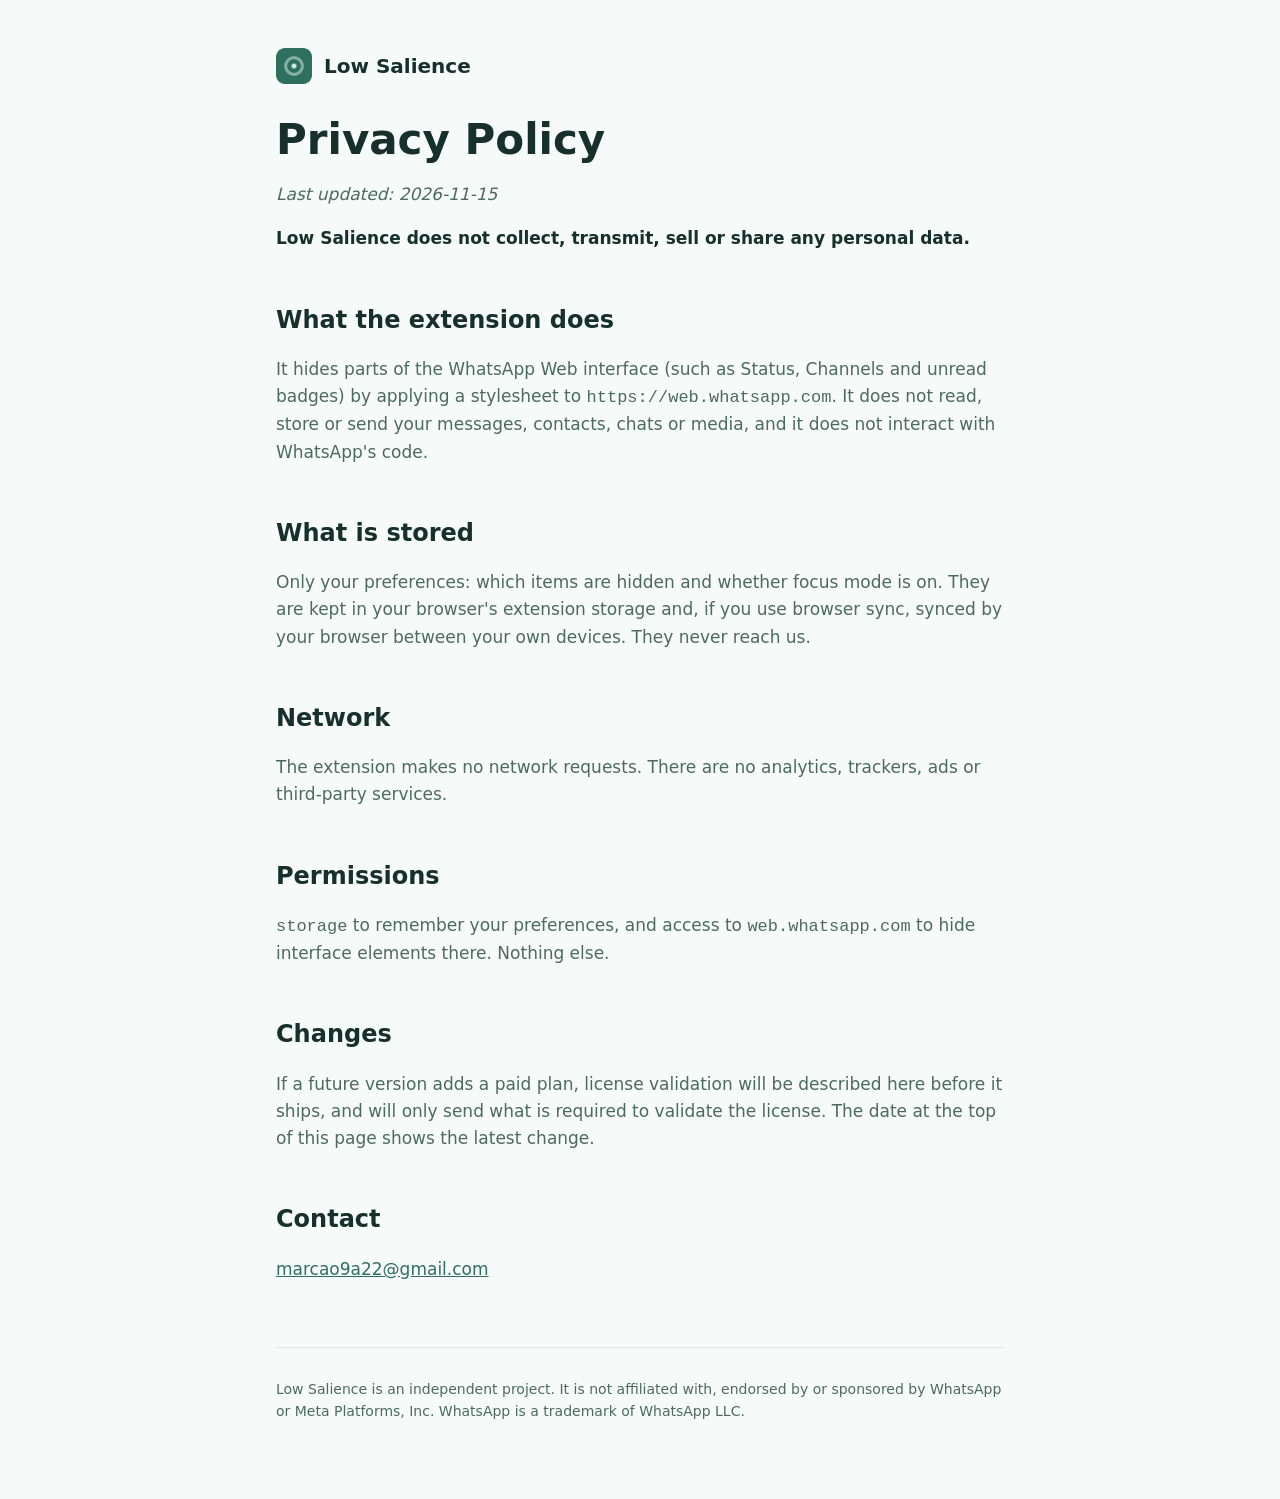
==== privacy.html @ e03910e7 "Publica o site com ajuda e politica de privacidade As lojas de extensoes exigem uma URL publica para" ====
<!doctype html>
<html lang="en">
  <head>
    <meta charset="utf-8" />
    <meta name="viewport" content="width=device-width, initial-scale=1" />
    <title>Privacy Policy — Low Salience</title>
    <link rel="icon" href="icon-128.png" />
    <link rel="stylesheet" href="style.css" />
  </head>
  <body>
    <main>
      <header class="brand">
        <img src="icon-128.png" alt="" />
        <a href="./">Low Salience</a>
      </header>

      <!-- Keep in sync with PRIVACY.md. -->
      <h1>Privacy Policy</h1>
      <p><em>Last updated: 2026-11-15</em></p>

      <p>
        <strong>Low Salience does not collect, transmit, sell or share any personal data.</strong>
      </p>

      <h2>What the extension does</h2>
      <p>
        It hides parts of the WhatsApp Web interface (such as Status, Channels and unread badges) by
        applying a stylesheet to <code>https://web.whatsapp.com</code>. It does not read, store or
        send your messages, contacts, chats or media, and it does not interact with WhatsApp's code.
      </p>

      <h2>What is stored</h2>
      <p>
        Only your preferences: which items are hidden and whether focus mode is on. They are kept in
        your browser's extension storage and, if you use browser sync, synced by your browser
        between your own devices. They never reach us.
      </p>

      <h2>Network</h2>
      <p>
        The extension makes no network requests. There are no analytics, trackers, ads or
        third-party services.
      </p>

      <h2>Permissions</h2>
      <p>
        <code>storage</code> to remember your preferences, and access to
        <code>web.whatsapp.com</code> to hide interface elements there. Nothing else.
      </p>

      <h2>Changes</h2>
      <p>
        If a future version adds a paid plan, license validation will be described here before it
        ships, and will only send what is required to validate the license. The date at the top of
        this page shows the latest change.
      </p>

      <h2>Contact</h2>
      <p><a href="mailto:marcao9a22@gmail.com">marcao9a22@gmail.com</a></p>

      <footer>
        <p>
          Low Salience is an independent project. It is not affiliated with, endorsed by or
          sponsored by WhatsApp or Meta Platforms, Inc. WhatsApp is a trademark of WhatsApp LLC.
        </p>
      </footer>
    </main>
  </body>
</html>
---- style.css ----
:root {
  color-scheme: light dark;
  --bg: #f6faf8;
  --surface: #ffffff;
  --text: #17312a;
  --muted: #4d6a61;
  --border: #dbe7e1;
  --accent: #2f6f5e;
}

@media (prefers-color-scheme: dark) {
  :root {
    --bg: #141917;
    --surface: #1c2320;
    --text: #e6efeb;
    --muted: #a3b8b0;
    --border: #2c3833;
    --accent: #6fbfa6;
  }
}

* {
  box-sizing: border-box;
}

body {
  margin: 0;
  background: var(--bg);
  color: var(--text);
  font:
    17px/1.6 system-ui,
    -apple-system,
    'Segoe UI',
    Roboto,
    sans-serif;
}

main {
  max-width: 760px;
  margin: 0 auto;
  padding: 48px 16px 64px;
}

header.brand {
  display: flex;
  align-items: center;
  gap: 12px;
  margin-bottom: 32px;
}

header.brand img {
  width: 48px;
  height: 48px;
  margin: -6px;
}

header.brand a {
  color: inherit;
  text-decoration: none;
  font-weight: 650;
  font-size: 20px;
}

h1 {
  font-size: clamp(30px, 6vw, 42px);
  line-height: 1.15;
  margin: 0 0 16px;
}

h2 {
  margin: 48px 0 12px;
  font-size: 24px;
}

h3 {
  margin: 24px 0 4px;
  font-size: 18px;
}

p,
li {
  color: var(--muted);
}

strong {
  color: var(--text);
}

a {
  color: var(--accent);
}

.lead {
  font-size: 20px;
}

ul.features {
  padding: 0;
  list-style: none;
  display: grid;
  gap: 8px;
}

ul.features li {
  background: var(--surface);
  border: 1px solid var(--border);
  border-radius: 10px;
  padding: 10px 14px;
}

kbd {
  font: inherit;
  font-size: 0.9em;
  border: 1px solid var(--border);
  border-bottom-width: 2px;
  border-radius: 4px;
  padding: 0 5px;
  background: var(--surface);
}

footer {
  margin-top: 64px;
  padding-top: 16px;
  border-top: 1px solid var(--border);
  font-size: 14px;
  color: var(--muted);
}
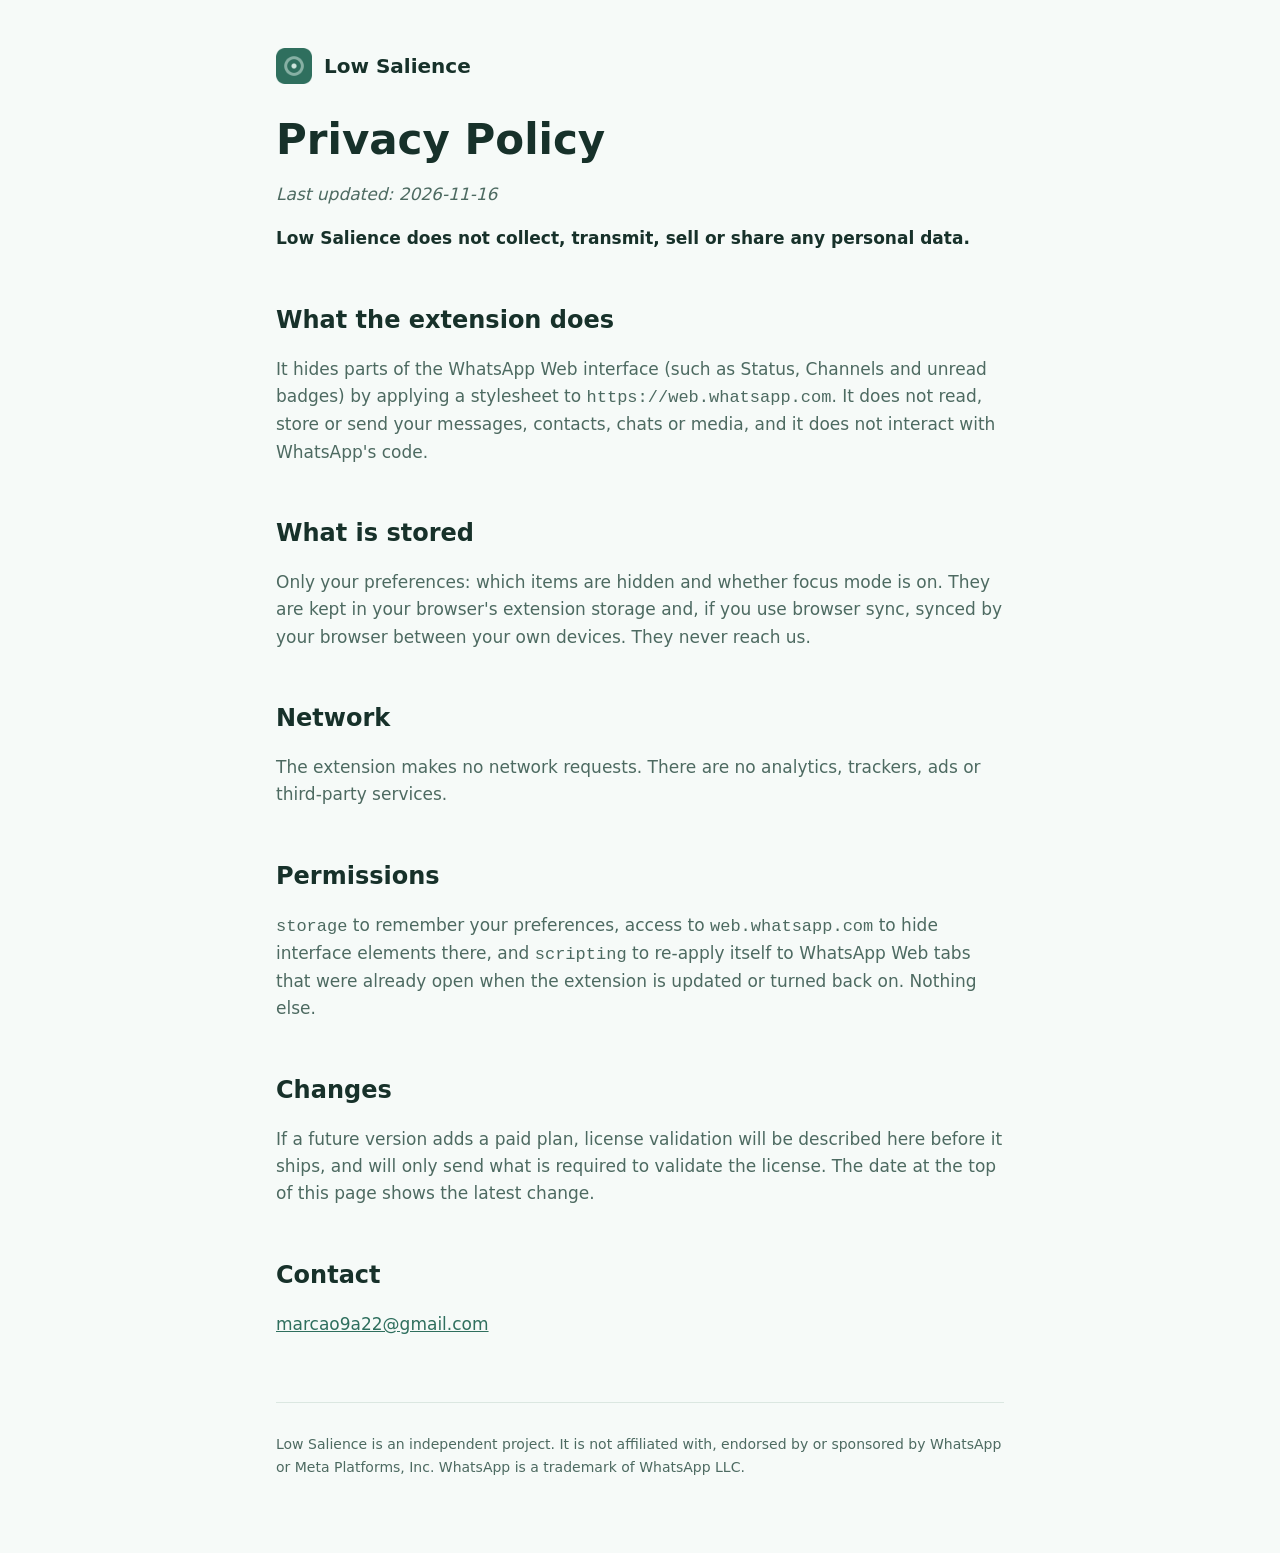
==== commit af504353: "Atualiza a politica com a permissao scripting A extensao passou a usar a permissao scripting para se" ====
--- a/privacy.html
+++ b/privacy.html
@@ -16,7 +16,7 @@
 
       <!-- Keep in sync with PRIVACY.md. -->
       <h1>Privacy Policy</h1>
-      <p><em>Last updated: 2026-11-15</em></p>
+      <p><em>Last updated: 2026-11-16</em></p>
 
       <p>
         <strong>Low Salience does not collect, transmit, sell or share any personal data.</strong>
@@ -44,8 +44,10 @@
 
       <h2>Permissions</h2>
       <p>
-        <code>storage</code> to remember your preferences, and access to
-        <code>web.whatsapp.com</code> to hide interface elements there. Nothing else.
+        <code>storage</code> to remember your preferences, access to
+        <code>web.whatsapp.com</code> to hide interface elements there, and
+        <code>scripting</code> to re-apply itself to WhatsApp Web tabs that were already open when
+        the extension is updated or turned back on. Nothing else.
       </p>
 
       <h2>Changes</h2>
